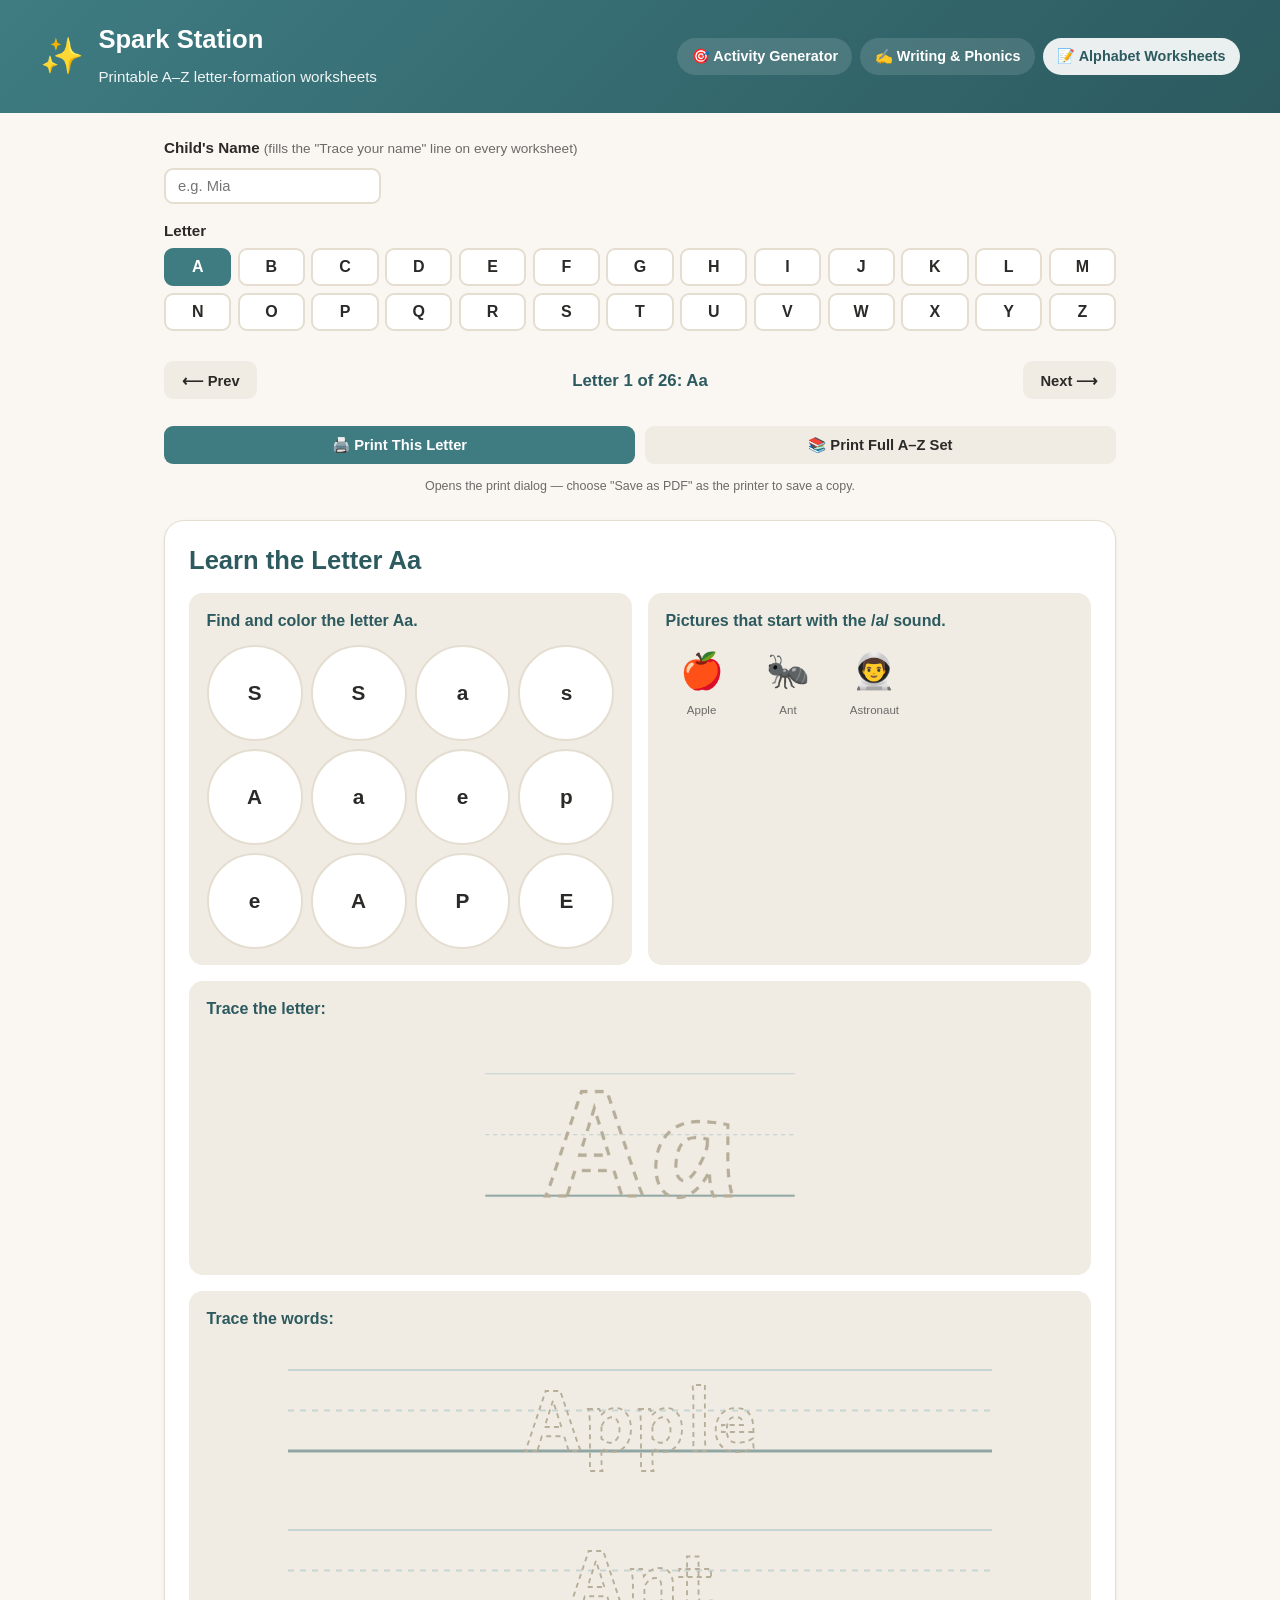
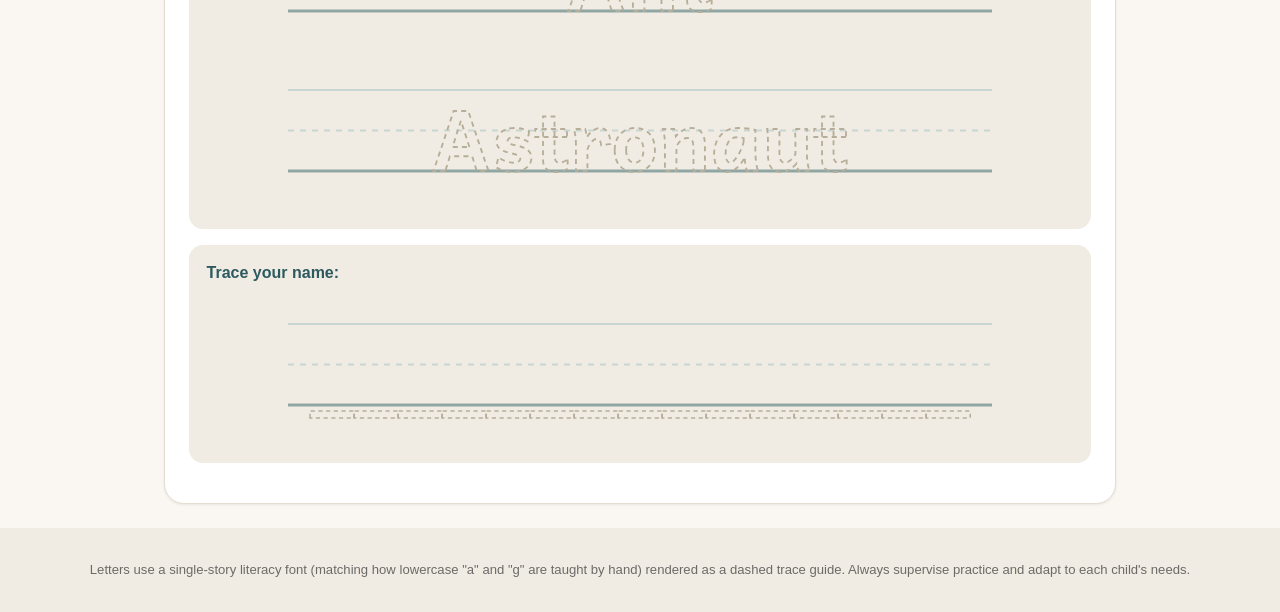
==== alphabet-worksheets.html @ 494ace29 "Add printable A-Z alphabet worksheets with editable trace-your-name New alphabet-worksheets.html pag" ====
<!DOCTYPE html>
<html lang="en">
<head>
  <meta charset="UTF-8" />
  <meta name="viewport" content="width=device-width, initial-scale=1.0" />
  <title>Spark Station — Alphabet Worksheets</title>
  <meta name="description" content="Printable A-Z letter-formation worksheets with a find-the-letter grid, sound pictures, trace-the-letter and trace-the-words practice, and an editable trace-your-name line." />
  <link rel="preconnect" href="https://fonts.googleapis.com" />
  <link rel="preconnect" href="https://fonts.gstatic.com" crossorigin />
  <link href="https://fonts.googleapis.com/css2?family=Andika:wght@400;700&display=swap" rel="stylesheet" />
  <link rel="stylesheet" href="css/styles.css" />
</head>
<body class="writing-page">

  <header class="site-header">
    <div class="header-inner">
      <div class="brand">
        <span class="brand-emoji" aria-hidden="true">✨</span>
        <div>
          <h1>Spark Station</h1>
          <p class="tagline">Printable A–Z letter-formation worksheets</p>
        </div>
      </div>
      <nav class="site-nav" aria-label="Site sections">
        <a href="index.html" class="nav-link">🎯 Activity Generator</a>
        <a href="writing.html" class="nav-link">✍️ Writing &amp; Phonics</a>
        <a href="alphabet-worksheets.html" class="nav-link active">📝 Alphabet Worksheets</a>
      </nav>
    </div>
  </header>

  <main class="writing-main">

    <div class="control-group">
      <label class="control-label" for="child-name-input">Child's Name <span class="control-sublabel">(fills the "Trace your name" line on every worksheet)</span></label>
      <input type="text" id="child-name-input" class="select-input ws-name-input" placeholder="e.g. Mia" maxlength="24" />
    </div>

    <div class="control-group">
      <h2 class="control-label">Letter</h2>
      <div id="letter-nav" class="letter-nav"></div>
    </div>

    <div class="ws-toolbar">
      <button type="button" id="ws-prev" class="btn btn-secondary">⟵ Prev</button>
      <p id="ws-current-label" class="ws-current-label">Letter 1 of 26: Aa</p>
      <button type="button" id="ws-next" class="btn btn-secondary">Next ⟶</button>
    </div>

    <div class="ws-print-actions">
      <button type="button" id="ws-print-current" class="btn btn-primary btn-print">🖨️ Print This Letter</button>
      <button type="button" id="ws-print-all" class="btn btn-secondary btn-print">📚 Print Full A–Z Set</button>
      <p class="print-hint">Opens the print dialog — choose "Save as PDF" as the printer to save a copy.</p>
    </div>

    <div id="worksheet-preview" class="worksheet-preview"></div>
  </main>

  <footer class="site-footer">
    <p>Letters use a single-story literacy font (matching how lowercase "a" and "g" are taught by hand) rendered as a dashed trace guide. Always supervise practice and adapt to each child's needs.</p>
  </footer>

  <div id="print-sheet" class="print-sheet" aria-hidden="true"></div>

  <script src="js/alphabet-data.js"></script>
  <script src="js/alphabet-worksheets.js"></script>
</body>
</html>
---- css/styles.css ----
/* Spark Station — calm, high-contrast, low-motion styling suited to
   classrooms working with sensory-sensitive and ADHD kids (the teacher
   using this app, not the kids, but the palette stays gentle regardless). */

:root {
  --bg: #FAF7F2;
  --surface: #FFFFFF;
  --surface-alt: #F1ECE3;
  --ink: #2B2A28;
  --muted: #6B6A67;
  --border: #E4DDD0;
  --primary: #3E7C82;
  --primary-dark: #2C5A5F;
  --primary-contrast: #FFFFFF;
  --accent: #E8A33D;
  --danger: #B0504A;
  --radius-lg: 20px;
  --radius-md: 14px;
  --radius-sm: 9px;
  --shadow-sm: 0 1px 3px rgba(43, 42, 40, 0.08);
  --shadow-md: 0 6px 20px rgba(43, 42, 40, 0.10);
  --font: -apple-system, BlinkMacSystemFont, "Segoe UI", Roboto, Helvetica, Arial, sans-serif;
}

* { box-sizing: border-box; }

html, body {
  margin: 0;
  padding: 0;
}

body {
  font-family: var(--font);
  background: var(--bg);
  color: var(--ink);
  line-height: 1.5;
  display: grid;
  grid-template-columns: 1fr 340px;
  grid-template-areas:
    "header header"
    "main aside"
    "footer footer";
  min-height: 100vh;
}

@media (max-width: 900px) {
  body {
    grid-template-columns: 1fr;
    grid-template-areas:
      "header"
      "main"
      "aside"
      "footer";
  }
}

h1, h2, h3, h4 { margin: 0 0 0.4em; line-height: 1.25; }

/* ---------- Header ---------- */
.site-header {
  grid-area: header;
  background: linear-gradient(135deg, var(--primary), var(--primary-dark));
  color: var(--primary-contrast);
  padding: 1.5rem 1.5rem;
}

.header-inner {
  max-width: 1200px;
  margin: 0 auto;
  display: flex;
  align-items: center;
  justify-content: space-between;
  flex-wrap: wrap;
  gap: 1rem;
}

.site-nav { display: flex; gap: 0.5rem; flex-wrap: wrap; }
.nav-link {
  color: var(--primary-contrast);
  text-decoration: none;
  font-weight: 600;
  font-size: 0.9rem;
  padding: 0.5rem 0.9rem;
  border-radius: 999px;
  background: rgba(255, 255, 255, 0.12);
  transition: background 0.15s ease;
  white-space: nowrap;
}
.nav-link:hover { background: rgba(255, 255, 255, 0.22); }
.nav-link.active { background: rgba(255, 255, 255, 0.9); color: var(--primary-dark); }

.brand { display: flex; align-items: center; gap: 0.9rem; }
.brand-emoji { font-size: 2.2rem; }
.brand h1 { font-size: 1.6rem; }
.tagline { margin: 0.15rem 0 0; opacity: 0.92; font-size: 0.95rem; }

/* ---------- Main layout ---------- */
.app-main {
  grid-area: main;
  padding: 1.5rem;
  max-width: 1200px;
}

.controls-panel {
  background: var(--surface);
  border: 1px solid var(--border);
  border-radius: var(--radius-lg);
  padding: 1.25rem 1.5rem 1.5rem;
  box-shadow: var(--shadow-sm);
  margin-bottom: 1.5rem;
}

.control-group { margin-bottom: 1.1rem; }
.control-group:last-of-type { margin-bottom: 1.4rem; }

.control-label {
  font-size: 0.95rem;
  font-weight: 700;
  color: var(--ink);
  margin-bottom: 0.5rem;
  display: block;
}
.control-sublabel { font-weight: 400; color: var(--muted); font-size: 0.85rem; }

.control-row {
  display: flex;
  flex-wrap: wrap;
  gap: 1.5rem;
  align-items: center;
}

.toggle-group, .chip-group {
  display: flex;
  flex-wrap: wrap;
  gap: 0.5rem;
}

.toggle-btn {
  border: 2px solid var(--border);
  background: var(--surface);
  color: var(--ink);
  padding: 0.5rem 1rem;
  border-radius: 999px;
  font-size: 0.9rem;
  font-weight: 600;
  cursor: pointer;
  transition: background 0.15s ease, border-color 0.15s ease, color 0.15s ease, transform 0.1s ease;
}
.toggle-btn:hover { border-color: var(--primary); transform: translateY(-1px); }
.toggle-btn.active {
  background: var(--primary);
  border-color: var(--primary);
  color: var(--primary-contrast);
}

.chip {
  border: 2px solid var(--chip-color, var(--border));
  background: var(--surface);
  color: var(--ink);
  padding: 0.45rem 0.9rem;
  border-radius: 999px;
  font-size: 0.88rem;
  font-weight: 600;
  cursor: pointer;
  display: inline-flex;
  align-items: center;
  gap: 0.35rem;
  transition: background 0.15s ease, color 0.15s ease, transform 0.1s ease;
}
.chip:hover { transform: translateY(-1px); }
.chip.active {
  background: var(--chip-color, var(--primary));
  color: #fff;
}
.chip-benefit { --chip-color: var(--accent); }
.chip-emoji { font-size: 1rem; }

.select-input {
  border: 2px solid var(--border);
  border-radius: var(--radius-sm);
  padding: 0.5rem 0.75rem;
  font-size: 0.92rem;
  font-family: inherit;
  color: var(--ink);
  background: var(--surface);
}

.checkbox-label {
  display: inline-flex;
  align-items: center;
  gap: 0.5rem;
  font-size: 0.92rem;
  font-weight: 600;
  cursor: pointer;
}
.checkbox-label input { width: 18px; height: 18px; accent-color: var(--primary); cursor: pointer; }

.btn {
  border: none;
  border-radius: var(--radius-sm);
  padding: 0.65rem 1.1rem;
  font-size: 0.92rem;
  font-weight: 700;
  font-family: inherit;
  cursor: pointer;
  transition: background 0.15s ease, transform 0.1s ease, box-shadow 0.15s ease;
}
.btn:disabled { opacity: 0.45; cursor: not-allowed; }

.btn-generate {
  background: var(--accent);
  color: #3A2A0E;
  font-size: 1.05rem;
  padding: 0.85rem 1.5rem;
  border-radius: 999px;
  box-shadow: var(--shadow-sm);
  width: 100%;
}
.btn-generate:hover { transform: translateY(-1px); box-shadow: var(--shadow-md); }

.btn-primary { background: var(--primary); color: #fff; }
.btn-primary:hover { background: var(--primary-dark); }

.btn-secondary { background: var(--surface-alt); color: var(--ink); }
.btn-secondary:hover { background: var(--border); }

.btn-added { background: #E4F1E0; color: #2F5A28; }

.btn-text { background: transparent; color: var(--danger); font-weight: 600; }
.btn-text:hover { text-decoration: underline; }

/* ---------- Results ---------- */
.results-grid {
  display: grid;
  grid-template-columns: repeat(auto-fill, minmax(270px, 1fr));
  gap: 1.1rem;
}

.empty-state {
  background: var(--surface);
  border: 1px dashed var(--border);
  border-radius: var(--radius-md);
  padding: 2rem;
  text-align: center;
  color: var(--muted);
}

.activity-card {
  background: var(--surface);
  border: 1px solid var(--border);
  border-top: 5px solid var(--card-color, var(--primary));
  border-radius: var(--radius-md);
  padding: 1.1rem 1.2rem 1.3rem;
  box-shadow: var(--shadow-sm);
  display: flex;
  flex-direction: column;
  transition: box-shadow 0.15s ease, transform 0.15s ease;
}
.activity-card:hover { box-shadow: var(--shadow-md); transform: translateY(-2px); }

.card-top {
  display: flex;
  align-items: center;
  justify-content: space-between;
  margin-bottom: 0.5rem;
}

.card-category {
  font-size: 0.82rem;
  font-weight: 700;
  color: var(--card-color, var(--primary));
  text-transform: uppercase;
  letter-spacing: 0.02em;
}

.icon-btn {
  border: none;
  background: var(--surface-alt);
  color: var(--ink);
  width: 32px;
  height: 32px;
  border-radius: 999px;
  cursor: pointer;
  font-size: 1rem;
  display: inline-flex;
  align-items: center;
  justify-content: center;
  transition: background 0.15s ease, transform 0.2s ease;
}
.icon-btn:hover { background: var(--border); }
.refresh-btn:active { transform: rotate(180deg); }

.card-title { font-size: 1.15rem; margin-bottom: 0.55rem; }

.card-badges { display: flex; flex-wrap: wrap; gap: 0.4rem; margin-bottom: 0.6rem; }
.badge {
  background: var(--surface-alt);
  color: var(--ink);
  font-size: 0.78rem;
  font-weight: 600;
  padding: 0.25rem 0.6rem;
  border-radius: 999px;
}
.badge-dex { background: #E4F1E0; color: #2F5A28; }

.card-benefits-label {
  font-size: 0.76rem;
  font-weight: 700;
  text-transform: uppercase;
  letter-spacing: 0.03em;
  color: var(--muted);
  margin: 0.3rem 0 0.3rem;
}
.card-benefits { display: flex; flex-wrap: wrap; gap: 0.35rem; margin-bottom: 0.7rem; }
.pill {
  background: #FDF3E3;
  color: #8A5A12;
  border: 1px solid #F1D9A8;
  font-size: 0.76rem;
  font-weight: 600;
  padding: 0.2rem 0.55rem;
  border-radius: 999px;
  cursor: default;
}

.card-materials {
  font-size: 0.85rem;
  color: var(--muted);
  margin: 0 0 0.9rem;
  flex-grow: 1;
}

.card-actions { display: flex; gap: 0.5rem; flex-wrap: wrap; }
.card-actions .btn { flex: 1; min-width: 120px; }

/* ---------- Plan drawer ---------- */
.plan-drawer {
  grid-area: aside;
  background: var(--surface);
  border-left: 1px solid var(--border);
  padding: 1.5rem 1.25rem;
  position: sticky;
  top: 0;
  align-self: start;
  height: 100vh;
  overflow-y: auto;
}

@media (max-width: 900px) {
  .plan-drawer { border-left: none; border-top: 1px solid var(--border); position: static; height: auto; }
}

.plan-header { display: flex; align-items: center; gap: 0.5rem; margin-bottom: 1rem; }
.plan-count-badge {
  background: var(--primary);
  color: #fff;
  font-size: 0.8rem;
  font-weight: 700;
  padding: 0.1rem 0.55rem;
  border-radius: 999px;
}

.plan-list { list-style: none; margin: 0 0 1.2rem; padding: 0; display: flex; flex-direction: column; gap: 0.5rem; }
.plan-empty { color: var(--muted); font-size: 0.88rem; }

.plan-item {
  display: flex;
  align-items: center;
  gap: 0.5rem;
  background: var(--surface-alt);
  border-radius: var(--radius-sm);
  padding: 0.55rem 0.7rem;
  font-size: 0.88rem;
}
.plan-item-emoji { flex-shrink: 0; }
.plan-item-title { flex-grow: 1; font-weight: 600; }
.plan-item-benefits { flex-shrink: 0; font-size: 0.85rem; }
.plan-item-duration { flex-shrink: 0; color: var(--muted); font-size: 0.8rem; }
.plan-remove-btn { width: 24px; height: 24px; font-size: 0.8rem; flex-shrink: 0; }

.plan-actions { display: flex; flex-direction: column; gap: 0.5rem; }

/* ---------- Footer ---------- */
.site-footer {
  grid-area: footer;
  background: var(--surface-alt);
  color: var(--muted);
  font-size: 0.82rem;
  padding: 1.2rem 1.5rem;
  text-align: center;
}

/* ---------- Modal ---------- */
.modal-backdrop {
  position: fixed;
  inset: 0;
  background: rgba(43, 42, 40, 0.55);
  display: flex;
  align-items: center;
  justify-content: center;
  padding: 1.5rem;
  z-index: 100;
}
.modal-backdrop[hidden] { display: none; }

.modal {
  background: var(--surface);
  border-radius: var(--radius-lg);
  max-width: 620px;
  width: 100%;
  max-height: 88vh;
  overflow-y: auto;
  padding: 1.75rem 2rem 2rem;
  position: relative;
  box-shadow: 0 20px 60px rgba(0,0,0,0.25);
}

.modal-close {
  position: absolute;
  top: 1rem;
  right: 1rem;
  border: none;
  background: var(--surface-alt);
  width: 34px;
  height: 34px;
  border-radius: 999px;
  font-size: 1rem;
  cursor: pointer;
}
.modal-close:hover { background: var(--border); }

.modal-category {
  display: inline-block;
  font-weight: 700;
  font-size: 0.85rem;
  color: var(--card-color, var(--primary));
  text-transform: uppercase;
  letter-spacing: 0.02em;
  margin-bottom: 0.4rem;
}

.modal-body h2 { font-size: 1.5rem; margin-bottom: 0.7rem; }
.modal-body h4 { margin-top: 1.4rem; margin-bottom: 0.4rem; font-size: 1rem; color: var(--primary-dark); }
.modal-body ul, .modal-body ol { margin: 0; padding-left: 1.3rem; }
.modal-body li { margin-bottom: 0.35rem; }
.modal-body p { margin: 0.3rem 0; }

.safety-list li { color: #7A3A34; }
.tips-list li { color: var(--primary-dark); }
.benefits-list li { color: #8A5A12; }

.modal-actions { margin-top: 1.6rem; }
.modal-actions .btn { width: 100%; }

body.modal-open { overflow: hidden; }

/* ---------- Reduced motion ---------- */
@media (prefers-reduced-motion: reduce) {
  * { transition: none !important; animation: none !important; }
}

/* ---------- Print (Weekly Plan — full activity details) ---------- */
.print-activity {
  break-inside: avoid;
  margin-bottom: 2rem;
  padding-bottom: 1.5rem;
  border-bottom: 1px solid #ccc;
}
.print-activity:last-child { border-bottom: none; }

/* ==================== Writing & Phonics page ==================== */

.writing-page { display: block; }

.writing-main {
  max-width: 1000px;
  margin: 0 auto;
  padding: 1.5rem;
}

.speech-notice {
  background: #FDF3E3;
  border: 1px solid #F1D9A8;
  color: #8A5A12;
  border-radius: var(--radius-sm);
  padding: 0.75rem 1rem;
  font-size: 0.88rem;
  margin: 0 0 1rem;
}

.mode-tabs {
  display: flex;
  gap: 0.5rem;
  margin-bottom: 1.25rem;
  flex-wrap: wrap;
}

.mode-tab {
  border: 2px solid var(--border);
  background: var(--surface);
  color: var(--ink);
  padding: 0.65rem 1.2rem;
  border-radius: 999px;
  font-size: 0.95rem;
  font-weight: 700;
  cursor: pointer;
  transition: background 0.15s ease, border-color 0.15s ease, color 0.15s ease;
}
.mode-tab.active { background: var(--primary); border-color: var(--primary); color: #fff; }

.mode-panel[hidden] { display: none; }

.btn-text-wide {
  background: transparent;
  color: var(--primary-dark);
  font-weight: 600;
  text-decoration: underline;
  padding: 0.5rem;
  width: 100%;
  text-align: center;
  margin-top: 0.75rem;
}
.btn-text-wide:hover { color: var(--danger); }

/* ---- Tracing ---- */

.trace-layout {
  background: var(--surface);
  border: 1px solid var(--border);
  border-radius: var(--radius-lg);
  padding: 1.5rem;
  box-shadow: var(--shadow-sm);
  display: grid;
  grid-template-columns: 260px 1fr;
  gap: 1.5rem;
  align-items: start;
}

@media (max-width: 750px) {
  .trace-layout { grid-template-columns: 1fr; }
}

.trace-controls { display: flex; flex-direction: column; }

.color-swatches { display: flex; gap: 0.5rem; flex-wrap: wrap; }
.color-swatch {
  width: 34px;
  height: 34px;
  border-radius: 999px;
  border: 3px solid transparent;
  background: var(--sw-color);
  cursor: pointer;
  padding: 0;
}
.color-swatch.active { border-color: var(--ink); }

.trace-current-label {
  font-size: 1.05rem;
  font-weight: 700;
  color: var(--primary-dark);
  margin: 1rem 0 0.75rem;
}

.trace-rhyme {
  font-size: 0.95rem;
  font-style: italic;
  color: #8A5A12;
  background: #FDF3E3;
  border: 1px solid #F1D9A8;
  border-radius: var(--radius-sm);
  padding: 0.6rem 0.8rem;
  margin: 0 0 0.75rem;
}
.trace-rhyme[hidden] { display: none; }

.trace-action-row {
  display: flex;
  gap: 0.5rem;
  margin-bottom: 0.5rem;
}
.trace-action-row .btn { flex: 1; padding-left: 0.5rem; padding-right: 0.5rem; }

.trace-canvas-wrap {
  display: flex;
  justify-content: center;
  align-items: center;
  background: var(--surface-alt);
  border-radius: var(--radius-md);
  padding: 0.5rem;
}

#trace-canvas {
  width: 100%;
  max-width: 560px;
  aspect-ratio: 1 / 1;
  background: #fff;
  border-radius: var(--radius-md);
  border: 2px solid var(--border);
  cursor: crosshair;
  touch-action: none;
}

/* ---- Phonics & Spelling ---- */

.phonics-layout {
  background: var(--surface);
  border: 1px solid var(--border);
  border-radius: var(--radius-lg);
  padding: 1.5rem;
  box-shadow: var(--shadow-sm);
}

.phonics-word-actions {
  display: flex;
  gap: 0.5rem;
  flex-wrap: wrap;
  margin: 1rem 0 1.5rem;
}
.phonics-word-actions .btn { flex: 1; min-width: 140px; }

.phonics-blanks {
  display: flex;
  justify-content: center;
  gap: 0.6rem;
  flex-wrap: wrap;
  margin-bottom: 1.5rem;
}

.phonics-blank {
  width: 56px;
  height: 64px;
  border-bottom: 4px solid var(--primary);
  background: var(--surface-alt);
  border-radius: var(--radius-sm) var(--radius-sm) 4px 4px;
  display: flex;
  align-items: center;
  justify-content: center;
  font-size: 2rem;
  font-weight: 800;
  color: var(--primary-dark);
}
.phonics-blank.filled { background: #E4F1E0; border-color: #4C7A3F; }

.phonics-celebrate {
  text-align: center;
  font-size: 1.3rem;
  font-weight: 700;
  color: #2F5A28;
  margin-bottom: 1.25rem;
}

.phonics-tiles {
  display: flex;
  justify-content: center;
  gap: 0.6rem;
  flex-wrap: wrap;
}

.phonics-tile {
  width: 56px;
  height: 56px;
  border-radius: var(--radius-sm);
  border: 2px solid var(--accent);
  background: #FDF3E3;
  color: #8A5A12;
  font-size: 1.6rem;
  font-weight: 800;
  cursor: pointer;
  transition: transform 0.1s ease, background 0.15s ease;
}
.phonics-tile:hover:not(:disabled) { transform: translateY(-2px); }
.phonics-tile:disabled,
.phonics-tile.used {
  opacity: 0;
  pointer-events: none;
}
.phonics-tile.shake {
  animation: tile-shake 0.4s ease;
  background: #FBE4E1;
  border-color: var(--danger);
}

@keyframes tile-shake {
  0%, 100% { transform: translateX(0); }
  25% { transform: translateX(-6px); }
  75% { transform: translateX(6px); }
}

@media (prefers-reduced-motion: reduce) {
  .phonics-tile.shake { animation: none; }
}

.phonics-done-actions[hidden] { display: none; }
.phonics-done-actions { text-align: center; margin-bottom: 1rem; }

.btn-print { width: 100%; }
.print-hint {
  text-align: center;
  font-size: 0.78rem;
  color: var(--muted);
  margin: 0.4rem 0 0;
}

/* ---- Printable work sheet (Writing & Phonics) ---- */

.print-sheet { display: none; }

.print-sheet-inner { padding: 1rem; color: #1a1a1a; }
.print-sheet-brand { font-size: 0.95rem; font-weight: 700; color: #444; }
.print-sheet-inner h2 { font-size: 1.6rem; margin: 0.4rem 0 1.2rem; }
.print-meta {
  display: flex;
  gap: 2.5rem;
  font-size: 1.05rem;
  margin-bottom: 2rem;
  padding-bottom: 0.75rem;
  border-bottom: 1px solid #ccc;
}
.print-sheet-image-wrap { text-align: center; }
.print-sheet-image-wrap img {
  max-width: 100%;
  width: 420px;
  border: 2px solid #333;
  border-radius: 12px;
}
.print-rhyme { font-style: italic; font-size: 1.05rem; margin-top: 0.75rem; }
.print-word-display {
  text-align: center;
  font-size: 4.5rem;
  font-weight: 800;
  letter-spacing: 0.1em;
  border: 3px solid #333;
  border-radius: 16px;
  padding: 1.5rem;
  margin: 0 auto;
  max-width: 500px;
}

@media print {
  body > *:not(#print-sheet) { display: none !important; }
  #print-sheet { display: block !important; }
}

/* ==================== Alphabet Worksheets page ==================== */

.ws-name-input { max-width: 320px; }

.letter-nav {
  display: grid;
  grid-template-columns: repeat(13, 1fr);
  gap: 0.4rem;
}
@media (max-width: 700px) {
  .letter-nav { grid-template-columns: repeat(7, 1fr); }
}

.letter-nav-btn {
  border: 2px solid var(--border);
  background: var(--surface);
  color: var(--ink);
  border-radius: var(--radius-sm);
  padding: 0.5rem 0;
  font-size: 1rem;
  font-weight: 700;
  cursor: pointer;
  transition: background 0.15s ease, border-color 0.15s ease, color 0.15s ease;
}
.letter-nav-btn:hover { border-color: var(--primary); }
.letter-nav-btn.active { background: var(--primary); border-color: var(--primary); color: #fff; }

.ws-toolbar {
  display: flex;
  align-items: center;
  justify-content: space-between;
  gap: 1rem;
  margin: 1.25rem 0 1rem;
}
.ws-current-label { font-weight: 700; color: var(--primary-dark); font-size: 1.05rem; }

.ws-print-actions {
  display: flex;
  flex-wrap: wrap;
  gap: 0.6rem;
  align-items: center;
  margin-bottom: 1.5rem;
}
.ws-print-actions .btn { flex: 1; min-width: 200px; }
.ws-print-actions .print-hint { flex-basis: 100%; margin: 0.2rem 0 0; }

.worksheet-preview { display: flex; flex-direction: column; gap: 1.5rem; }

.worksheet-page {
  background: var(--surface);
  border: 1px solid var(--border);
  border-radius: var(--radius-lg);
  padding: 1.5rem;
  box-shadow: var(--shadow-sm);
}

.worksheet-title { font-size: 1.6rem; margin-bottom: 1rem; color: var(--primary-dark); }

.worksheet-row {
  display: grid;
  grid-template-columns: 1fr 1fr;
  gap: 1rem;
  margin-bottom: 1rem;
}
@media (max-width: 700px) {
  .worksheet-row { grid-template-columns: 1fr; }
}

.worksheet-box {
  background: var(--surface-alt);
  border-radius: var(--radius-md);
  padding: 1rem 1.1rem;
  margin-bottom: 1rem;
}
.worksheet-row .worksheet-box { margin-bottom: 0; }

.worksheet-label { font-weight: 700; color: var(--primary-dark); margin: 0 0 0.75rem; }
.worksheet-note { font-size: 0.82rem; color: var(--muted); font-style: italic; margin-top: 0.6rem; }

.ws-grid {
  display: grid;
  grid-template-columns: repeat(4, 1fr);
  gap: 0.5rem;
}
.ws-grid-cell {
  background: var(--surface);
  border: 2px solid var(--border);
  border-radius: 999px;
  aspect-ratio: 1 / 1;
  display: flex;
  align-items: center;
  justify-content: center;
  font-size: 1.3rem;
  font-weight: 700;
  color: var(--ink);
}

.ws-pictures { display: flex; flex-wrap: wrap; gap: 0.9rem; }
.ws-picture { display: flex; flex-direction: column; align-items: center; gap: 0.25rem; width: 72px; }
.ws-picture-emoji { font-size: 2.2rem; }
.ws-picture-label { font-size: 0.72rem; color: var(--muted); text-align: center; }

.ws-trace-img {
  display: block;
  max-width: 100%;
  height: auto;
  margin: 0 auto 0.6rem;
}
.ws-trace-img:last-child { margin-bottom: 0; }
.ws-trace-letter { max-width: 320px; }
.ws-trace-word, .ws-trace-name { max-width: 100%; }

@media print {
  .worksheet-page { break-after: page; break-inside: avoid; border: none; box-shadow: none; padding: 0.3rem 0; }
  .worksheet-page:last-child { break-after: auto; }
  .worksheet-title { font-size: 1.15rem; margin-bottom: 0.5rem; }
  .worksheet-row { gap: 0.5rem; margin-bottom: 0.5rem; }
  .worksheet-box { padding: 0.5rem 0.6rem; margin-bottom: 0.5rem; }
  .worksheet-label { margin-bottom: 0.3rem; font-size: 0.85rem; }
  .ws-grid { gap: 0.25rem; }
  .ws-grid-cell { font-size: 0.8rem; }
  .ws-pictures { gap: 0.5rem; }
  .ws-picture { width: 48px; }
  .ws-picture-emoji { font-size: 1.3rem; }
  .ws-picture-label { font-size: 0.58rem; }
  .worksheet-note { font-size: 0.7rem; margin-top: 0.3rem; }
  .ws-trace-letter { max-width: 150px; }
  .ws-trace-word, .ws-trace-name { max-width: none; max-height: 55px; width: auto; margin: 0 auto 0.25rem; }
  .ws-trace-img:last-child { margin-bottom: 0; }
}
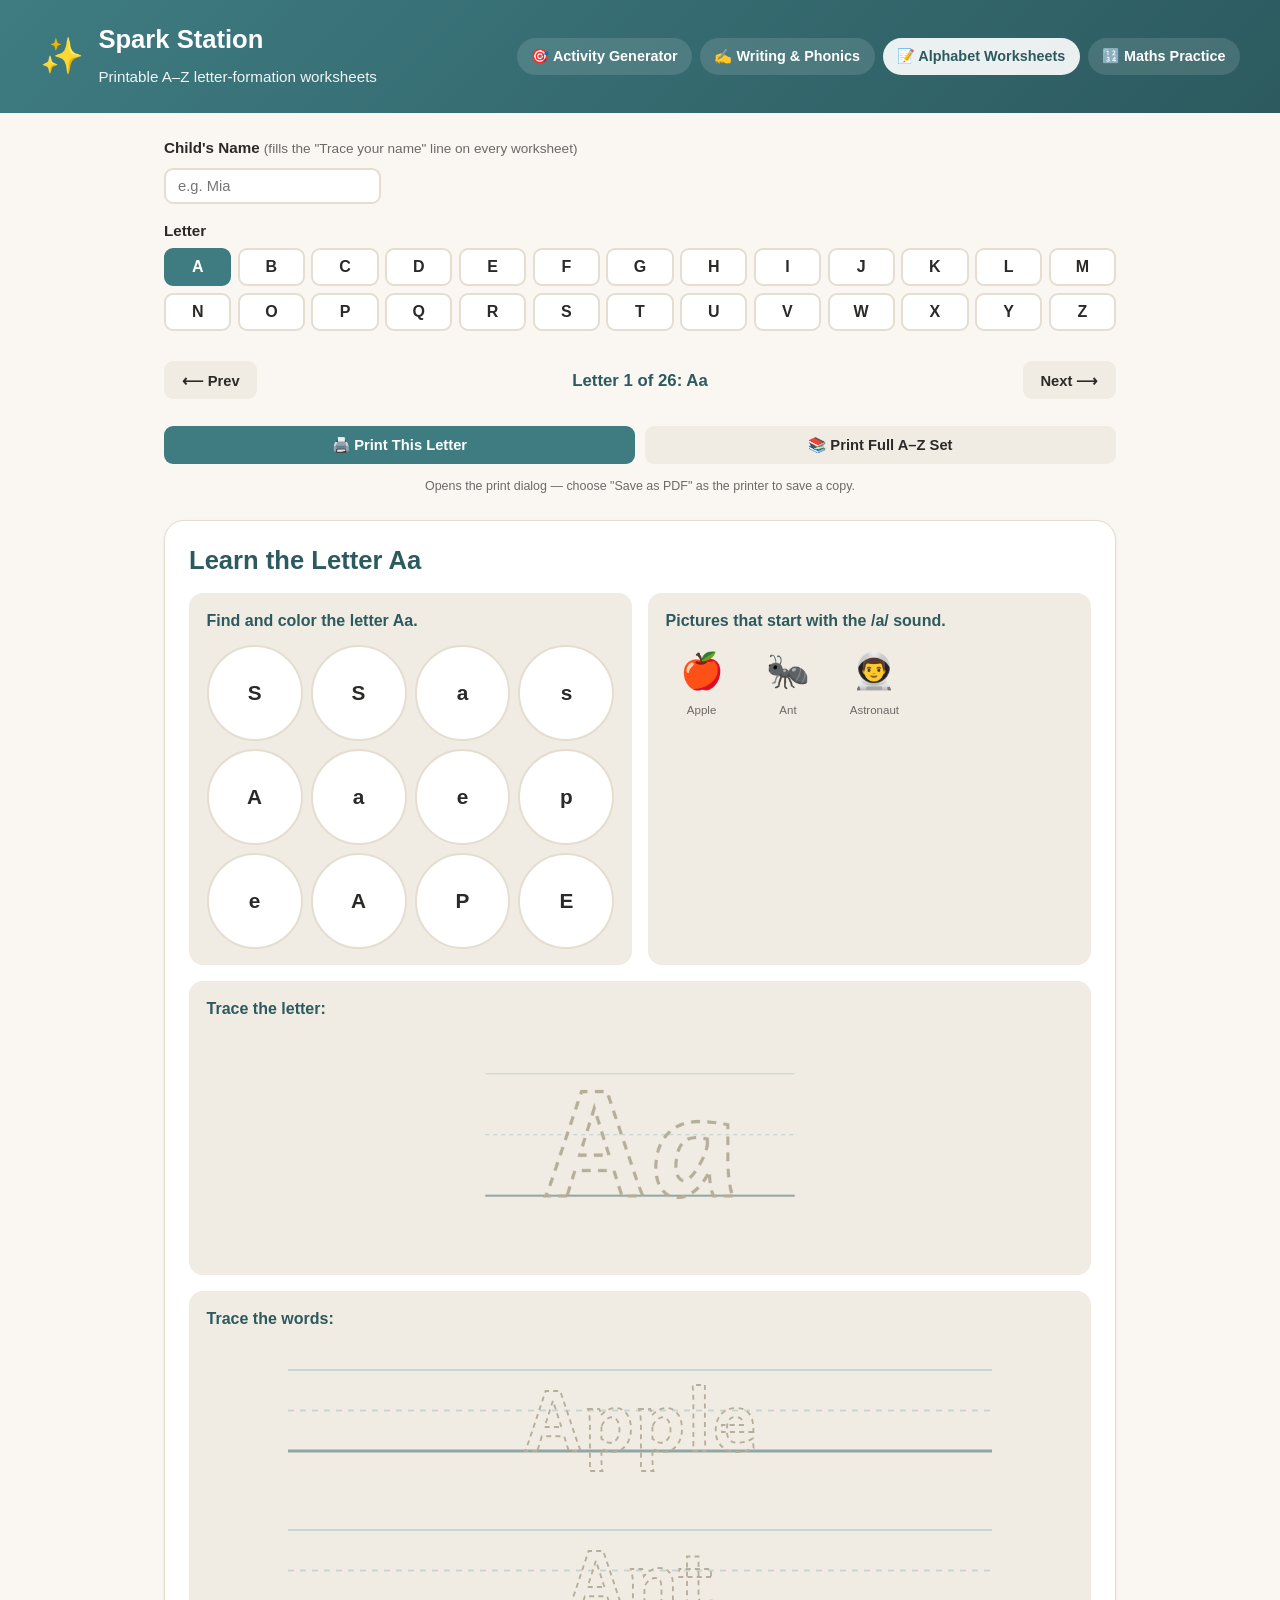
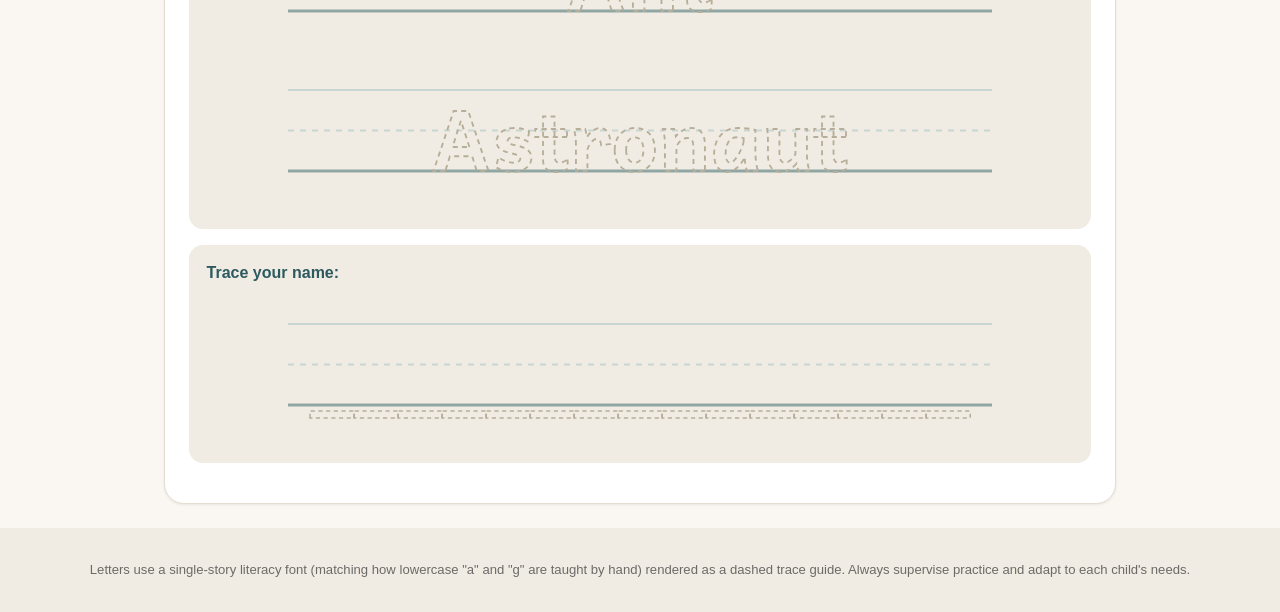
==== commit c3e95f8c: "Add printable Maths Practice page using CPA-style diagrams New maths-worksheets.html page, linked fr" ====
--- a/alphabet-worksheets.html
+++ b/alphabet-worksheets.html
@@ -25,6 +25,7 @@
         <a href="index.html" class="nav-link">🎯 Activity Generator</a>
         <a href="writing.html" class="nav-link">✍️ Writing &amp; Phonics</a>
         <a href="alphabet-worksheets.html" class="nav-link active">📝 Alphabet Worksheets</a>
+        <a href="maths-worksheets.html" class="nav-link">🔢 Maths Practice</a>
       </nav>
     </div>
   </header>
--- a/css/styles.css
+++ b/css/styles.css
@@ -871,3 +871,118 @@
   .ws-trace-word, .ws-trace-name { max-width: none; max-height: 55px; width: auto; margin: 0 auto 0.25rem; }
   .ws-trace-img:last-child { margin-bottom: 0; }
 }
+
+/* ==================== Maths Practice page ==================== */
+
+.maths-preview, .maths-print-grid {
+  display: grid;
+  grid-template-columns: repeat(auto-fill, minmax(260px, 1fr));
+  gap: 1.1rem;
+}
+
+.maths-problem {
+  background: var(--surface);
+  border: 1px solid var(--border);
+  border-radius: var(--radius-md);
+  padding: 1.1rem 1.2rem;
+  box-shadow: var(--shadow-sm);
+  break-inside: avoid;
+}
+
+.maths-problem-label { font-weight: 700; color: var(--primary-dark); margin: 0 0 0.9rem; }
+
+.mw-stem { margin-top: 0.9rem; font-size: 0.95rem; }
+
+.mw-answer-box {
+  display: block;
+  width: 90px;
+  height: 60px;
+  border: 2px solid var(--border);
+  border-radius: var(--radius-sm);
+  background: var(--surface-alt);
+  margin: 0 auto;
+}
+.mw-answer-box-inline { display: inline-block; width: 46px; height: 32px; vertical-align: middle; margin: 0 0.2rem; }
+.mw-answer-box-wide { width: 140px; }
+
+.mw-count-row { display: flex; flex-wrap: wrap; gap: 0.4rem; font-size: 1.8rem; margin-bottom: 0.9rem; }
+
+.mw-compare-row { display: flex; gap: 1rem; }
+.mw-compare-group {
+  flex: 1;
+  border: 2px solid var(--border);
+  border-radius: var(--radius-sm);
+  padding: 0.6rem;
+  display: flex;
+  flex-wrap: wrap;
+  gap: 0.3rem;
+  font-size: 1.5rem;
+  align-content: flex-start;
+}
+
+.mw-ten-frame {
+  display: grid;
+  grid-template-columns: repeat(5, 1fr);
+  gap: 6px;
+  width: 200px;
+  margin-bottom: 0.6rem;
+}
+.mw-tf-cell {
+  aspect-ratio: 1 / 1;
+  border: 2px solid var(--border);
+  border-radius: 50%;
+  background: var(--surface);
+}
+.mw-tf-cell.filled { background: var(--primary); border-color: var(--primary-dark); }
+
+.mw-part-whole-svg { width: 190px; height: 145px; display: block; margin: 0 auto; }
+
+.mw-bar-model { margin-bottom: 0.4rem; }
+.mw-bar {
+  background: #FDF3E3;
+  border: 2px solid var(--accent);
+  border-radius: var(--radius-sm);
+  display: flex;
+  align-items: center;
+  justify-content: center;
+  font-weight: 700;
+  color: #8A5A12;
+  min-height: 44px;
+}
+.mw-bar-total { margin-bottom: 6px; }
+.mw-bar-row { display: flex; gap: 6px; }
+.mw-bar-part { background: #E4F1E0; border-color: #4C7A3F; color: #2F5A28; }
+.mw-bar-part-b { background: #E3EDF5; border-color: var(--primary); color: var(--primary-dark); }
+
+.mw-number-line {
+  display: flex;
+  justify-content: space-between;
+  border-top: 3px solid #333;
+  padding-top: 10px;
+  margin-top: 0.5rem;
+  position: relative;
+}
+.mw-nl-tick { border-left: 2px solid #333; height: 10px; }
+.mw-nl-num { position: relative; left: -6px; top: 12px; font-size: 0.7rem; color: var(--muted); white-space: nowrap; }
+
+.mw-array { display: flex; flex-direction: column; gap: 6px; margin-bottom: 0.4rem; }
+.mw-array-row { display: flex; gap: 6px; }
+.mw-array-dot { width: 18px; height: 18px; border-radius: 50%; background: var(--primary); display: inline-block; }
+
+.mw-fraction-shape {
+  display: grid;
+  gap: 2px;
+  width: 220px;
+  height: 60px;
+  border: 2px solid #333;
+  border-radius: 6px;
+  overflow: hidden;
+  margin-bottom: 0.4rem;
+}
+.mw-frac-cell { background: var(--surface); border-right: 1px solid #333; }
+.mw-frac-cell:last-child { border-right: none; }
+.mw-frac-cell.shaded { background: var(--primary); }
+
+@media print {
+  .maths-problem { box-shadow: none; }
+}
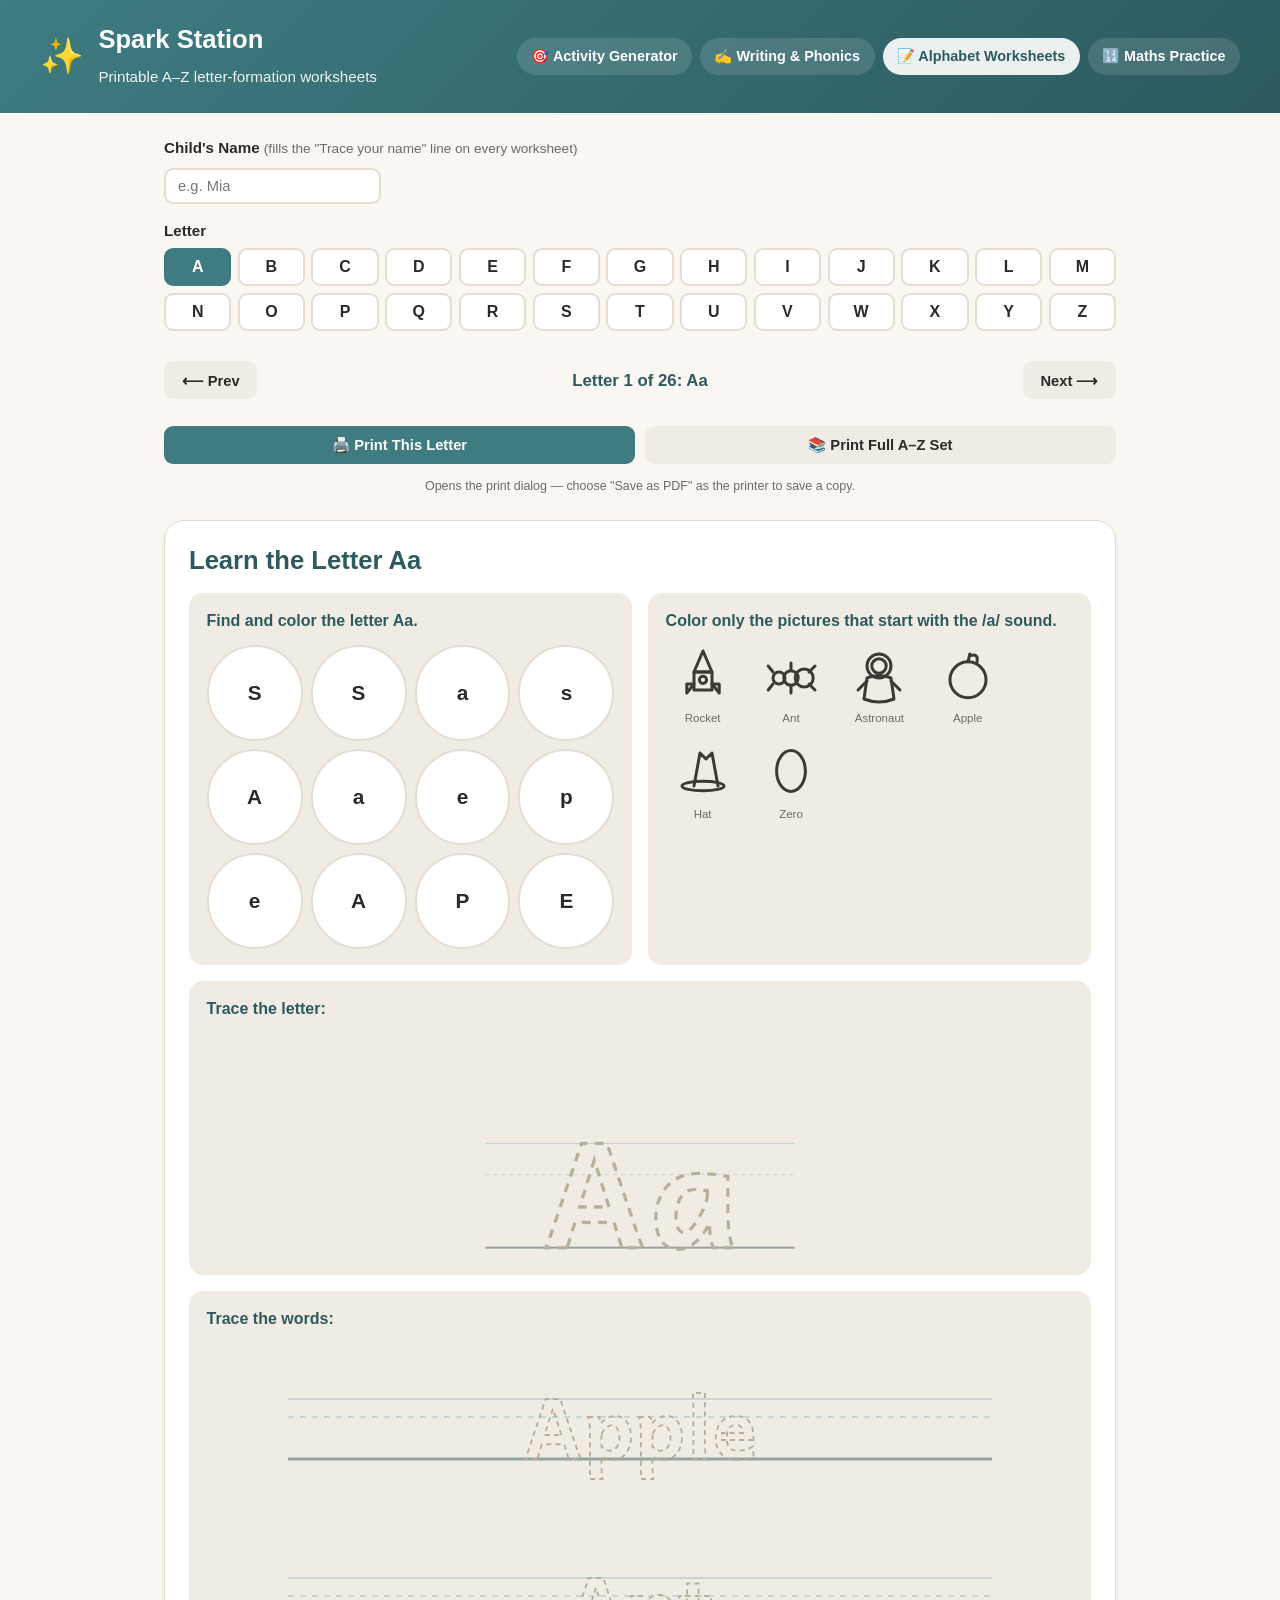
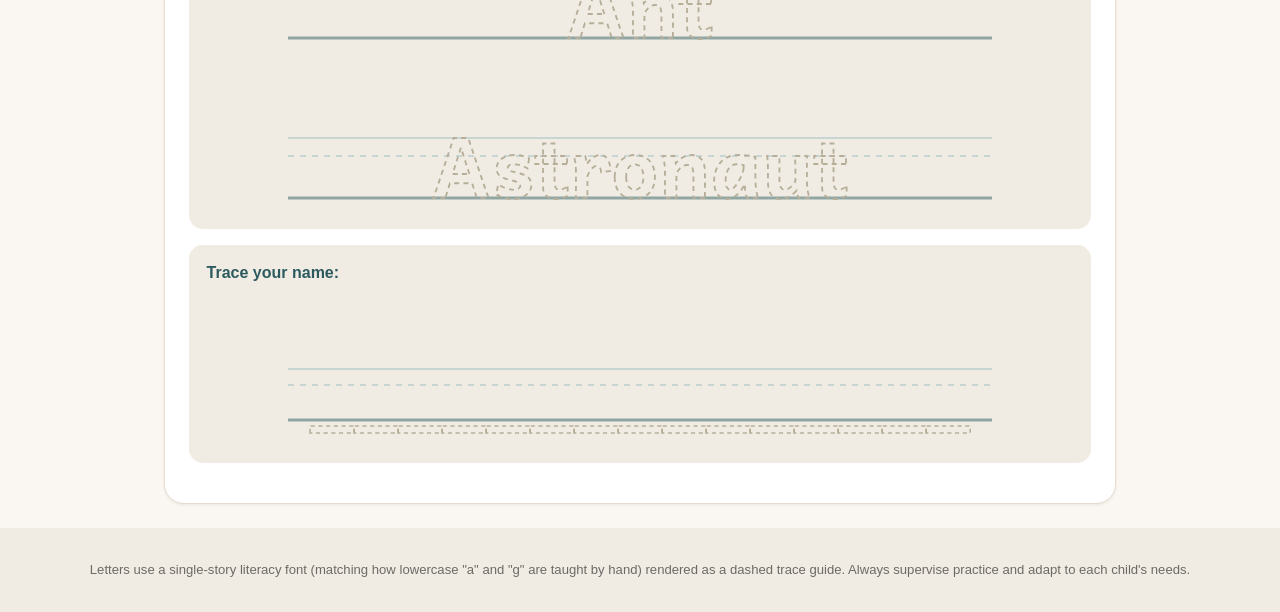
==== commit 238f8e8d: "Fix alphabet worksheet feedback: colorable pictures, correct trace lines Three fixes to the alphabet" ====
--- a/alphabet-worksheets.html
+++ b/alphabet-worksheets.html
@@ -64,6 +64,7 @@
   <div id="print-sheet" class="print-sheet" aria-hidden="true"></div>
 
   <script src="js/alphabet-data.js"></script>
+  <script src="js/coloring-icons.js"></script>
   <script src="js/alphabet-worksheets.js"></script>
 </body>
 </html>
--- a/css/styles.css
+++ b/css/styles.css
@@ -839,8 +839,11 @@
 }
 
 .ws-pictures { display: flex; flex-wrap: wrap; gap: 0.9rem; }
-.ws-picture { display: flex; flex-direction: column; align-items: center; gap: 0.25rem; width: 72px; }
-.ws-picture-emoji { font-size: 2.2rem; }
+.ws-picture { display: flex; flex-direction: column; align-items: center; gap: 0.3rem; width: 74px; }
+.ws-picture-icon { width: 60px; height: 60px; display: block; }
+.ws-icon-svg { width: 100%; height: 100%; overflow: visible; }
+.ws-icon-svg * { fill: none; stroke: #3a3a36; stroke-width: 5; stroke-linecap: round; stroke-linejoin: round; }
+.ws-icon-svg .dot { fill: #3a3a36; stroke: none; }
 .ws-picture-label { font-size: 0.72rem; color: var(--muted); text-align: center; }
 
 .ws-trace-img {
@@ -863,8 +866,8 @@
   .ws-grid { gap: 0.25rem; }
   .ws-grid-cell { font-size: 0.8rem; }
   .ws-pictures { gap: 0.5rem; }
-  .ws-picture { width: 48px; }
-  .ws-picture-emoji { font-size: 1.3rem; }
+  .ws-picture { width: 46px; }
+  .ws-picture-icon { width: 36px; height: 36px; }
   .ws-picture-label { font-size: 0.58rem; }
   .worksheet-note { font-size: 0.7rem; margin-top: 0.3rem; }
   .ws-trace-letter { max-width: 150px; }
